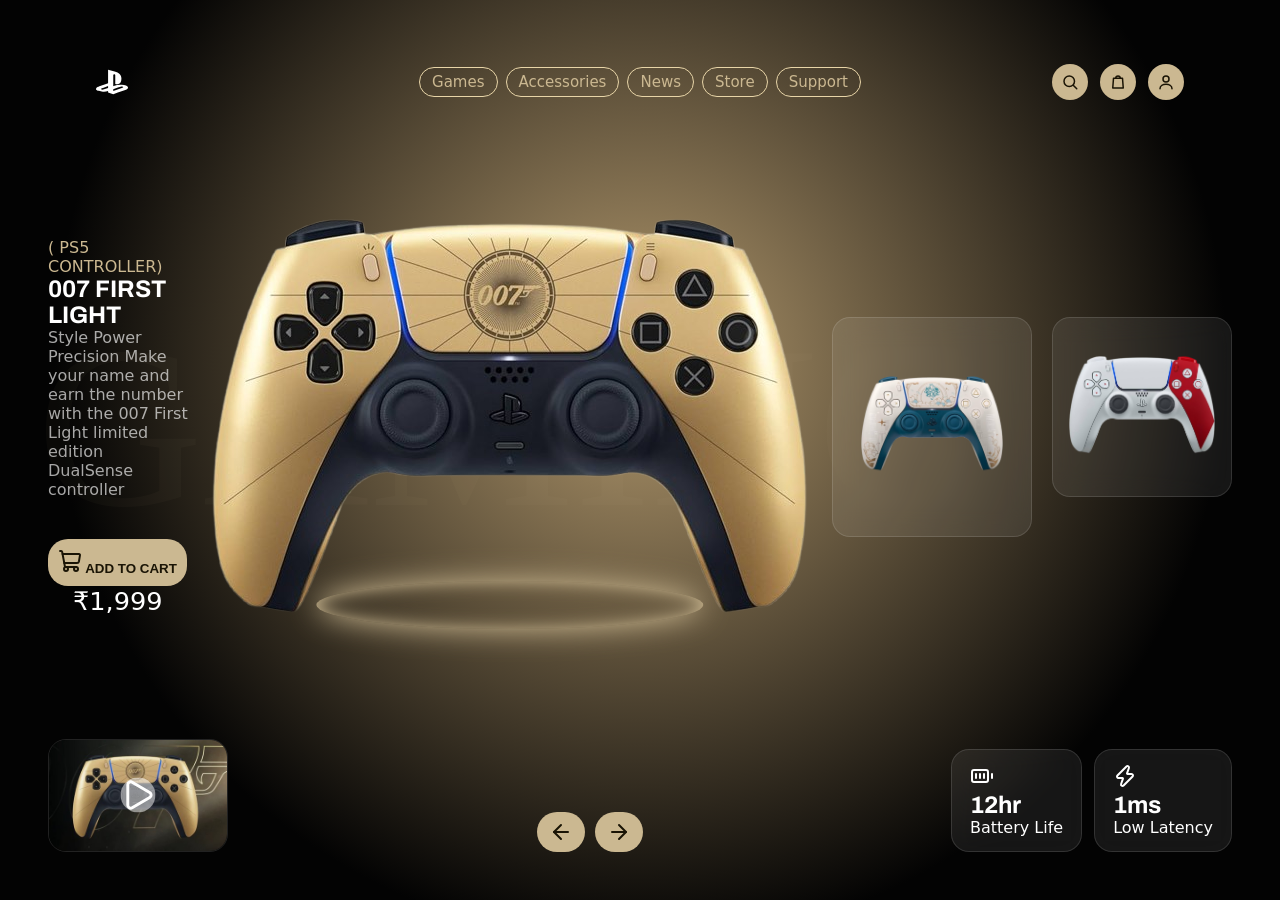
==== index.html @ 3e910a52 "changed name to index" ====
<!doctype html>
<html lang="en">
  <head>
    <meta charset="UTF-8" />
    <meta name="viewport" content="width=device-width, initial-scale=1" />
    <title>PS5 Replicate</title>
    <link
      href="https://fonts.googleapis.com/css2?family=Archivo:ital,wght@0,100..900;1,100..900&family=Inter:ital,opsz,wght@0,14..32,100..900;1,14..32,100..900&family=Permanent+Marker&display=swap"
      rel="stylesheet"
    />
    <link rel="stylesheet" href="index.css" />
  </head>
  <body>
    <header class="navbar">
      <a class="logo" href="#" aria-label="PlayStation home">
        <img src="Assets/Svg/playstation-light.svg" alt="PlayStation" />
      </a>

      <nav class="nav-links" aria-label="Main">
        <a href="#">Games</a>
        <a href="#">Accessories</a>
        <a href="#">News</a>
        <a href="#">Store</a>
        <a href="#">Support</a>
      </nav>

      <div class="icon-bar">
        <button class="icon-btn" aria-label="Search">
          <svg
            viewBox="0 0 24 24"
            fill="none"
            stroke="currentColor"
            stroke-width="2"
            stroke-linecap="round"
            stroke-linejoin="round"
          >
            <circle cx="11" cy="11" r="7" />
            <line x1="21" y1="21" x2="16.65" y2="16.65" />
          </svg>
        </button>

        <button class="icon-btn" aria-label="Cart">
          <svg
            viewBox="0 0 24 24"
            fill="none"
            stroke="currentColor"
            stroke-width="2"
            stroke-linecap="round"
            stroke-linejoin="round"
          >
            <path d="M6 7h12l1 13H5L6 7z" />
            <path d="M9 7a3 3 0 0 1 6 0" />
          </svg>
        </button>

        <button class="icon-btn" aria-label="Account">
          <svg
            viewBox="0 0 24 24"
            fill="none"
            stroke="currentColor"
            stroke-width="2"
            stroke-linecap="round"
            stroke-linejoin="round"
          >
            <circle cx="12" cy="8" r="4" />
            <path d="M4 21c0-4 4-6 8-6s8 2 8 6" />
          </svg>
        </button>
      </div>
    </header>

    <main class="main">
      <section class="info">
        <p>( PS5 CONTROLLER)</p>
        <h1>007 FIRST</h1>
        <h1>LIGHT</h1>

        <p>
          Style Power Precision Make your name and earn the number with the 007
          First Light limited edition DualSense controller
        </p>

        <button class="add2cart">
          <svg
            xmlns="http://www.w3.org/2000/svg"
            width="24"
            height="24"
            viewBox="0 0 24 24"
            fill="none"
            stroke="currentColor"
            stroke-width="2"
            stroke-linecap="round"
            stroke-linejoin="round"
            class="lucide lucide-shopping-cart preview-icon"
          >
            <path
              d="m2.05 2.05 1.099-.028a1 1 0 0 1 1.008.815l2.69 14.347A1 1 0 0 0 7.83 18H18"
            />
            <path
              d="M4.563 5h16.435a1 1 0 0 1 .981 1.204l-1.026 6.226A2 2 0 0 1 18.962 14H6.25"
            />
            <circle cx="18" cy="20" r="2" />
            <circle cx="8" cy="20" r="2" />
          </svg>
          ADD TO CART
        </button>
        <span> ₹1,999 </span>
      </section>

      <section class="hero">
        <div id="gaming">GAMING</div>

        <img id="controller-img" src="Assets/007.png" alt="007" />

        <div id="glowing-ring"></div>
        <!-- glowing ring -->

        <div id="span-div">
          <span> </span>
          <span> </span>
          <span> </span>
        </div>
      </section>

      <section class="thumbs">
        <button id="genshin">
          <img id="genshin-img" src="Assets/genshin.png" alt="genshin" />
        </button>
        <button id="gow">
          <img id="gow-img" src="Assets/godofwar.png" alt="god of war" />
        </button>
      </section>
    </main>

    <footer class="footer">
      <a
        class="video-card"
        href="https://youtu.be/UShkCOZXMqI?si=XOsHxsqhhzwTGrVX"
        target="_blank"
        rel="noopener noreferrer"
      >
        <img
          class="video-thumb"
          src="Assets/thumb-007.jpg"
          alt="Watch the 007 First Light trailer"
        />
        <img class="play-icon" src="Assets/Svg/play.svg" alt="" />
      </a>

      <div class="footer-btn">
        <button>
          <svg
            xmlns="http://www.w3.org/2000/svg"
            width="24"
            height="24"
            viewBox="0 0 24 24"
            fill="none"
            stroke="currentColor"
            stroke-width="2"
            stroke-linecap="round"
            stroke-linejoin="round"
            class="lucide lucide-arrow-left preview-icon"
          >
            <path d="m12 19-7-7 7-7" />
            <path d="M19 12H5" />
          </svg>
        </button>
        <button>
          <svg
            xmlns="http://www.w3.org/2000/svg"
            width="24"
            height="24"
            viewBox="0 0 24 24"
            fill="none"
            stroke="currentColor"
            stroke-width="2"
            stroke-linecap="round"
            stroke-linejoin="round"
            class="lucide lucide-arrow-right preview-icon"
          >
            <path d="M5 12h14" />
            <path d="m12 5 7 7-7 7" />
          </svg>
        </button>
      </div>

      <div class="stats-card">
        <article>
          <p>
            <svg
              xmlns="http://www.w3.org/2000/svg"
              width="24"
              height="24"
              viewBox="0 0 24 24"
              fill="none"
              stroke="currentColor"
              stroke-width="2"
              stroke-linecap="round"
              stroke-linejoin="round"
              class="lucide lucide-battery-full preview-icon"
            >
              <path d="M10 10v4" />
              <path d="M14 10v4" />
              <path d="M22 14v-4" />
              <path d="M6 10v4" />
              <rect x="2" y="6" width="16" height="12" rx="2" />
            </svg>
          </p>
          <h1>12hr</h1>
          <p>Battery Life</p>
        </article>
        <article>
          <p>
            <svg
              xmlns="http://www.w3.org/2000/svg"
              width="24"
              height="24"
              viewBox="0 0 24 24"
              fill="none"
              stroke="currentColor"
              stroke-width="2"
              stroke-linecap="round"
              stroke-linejoin="round"
              class="lucide lucide-zap preview-icon"
            >
              <path
                d="M15.914 4a1.5 1.5 0 00-2.474-1.561l-9 9A1.5 1.5 0 005.5 14h4.002a.5.5 0 01.471.666L8.086 20a1.5 1.5 0 002.475 1.56l9-9A1.5 1.5 0 0018.5 10h-3.997a.5.5 0 01-.472-.667z"
              />
            </svg>
          </p>
          <h1>1ms</h1>
          <p>Low Latency</p>
        </article>
      </div>
    </footer>
  </body>
</html>
---- index.css ----
:root {
  /* Active theme (starts as 007) */
  --accent: #cbb891;
  --accent-dark: #907f57;
  --bg-edge: #030303;
  --bg-glow: #b49a6e;
  --bg-bottom: #2e281e;
  --on-accent: #1a1405; /* text on the accent button */

  /* Fixed colors */
  --text: #ffffff;
  --text-muted: rgba(255, 255, 255, 0.65);

  /* Glass cards */
  --glass-bg: rgba(255, 255, 255, 0.08);
  --glass-border: rgba(255, 255, 255, 0.12);
  --glass-blur: 12px;

  /* Fonts */
  --font-heading: "Archivo", sans-serif;
  --font-body: "Inter", sans-serif;
  --font-brush: "Permanent Marker", cursive;

  /* Sizes and spacing */
  --radius-card: 18px;
  --radius-pill: 999px;
  --gap: 24px;
  --page-padding: 48px;

  /* Motion */
  --transition-theme: 0.6s ease;
}
[data-theme="genshin"] {
  --accent: #9ddbfb;
  --accent-dark: #4a8fb5;
  --bg-edge: #121f3c;
  --bg-glow: #7ba0b5;
  --bg-bottom: #324460;
  --on-accent: #06202e;
}

[data-theme="gow"] {
  --accent: #f1f0f3;
  --accent-dark: #a8a6ad;
  --bg-edge: #130000;
  --bg-glow: #737275;
  --bg-bottom: #2e201f;
  --on-accent: #1a0a0a;
}

/* ---------- Reset ---------- */
*,
*::before,
*::after {
  box-sizing: border-box;
  margin: 0;
  padding: 0;
}

/* ---------- Page ---------- */
body {
  min-height: 100vh;
  font-family:
    system-ui,
    -apple-system,
    "Segoe UI",
    Roboto,
    sans-serif;
  color: var(--text);
  background: radial-gradient(
    circle at 50% 40%,
    var(--bg-glow),
    var(--bg-edge) 70%
  );
  display: flex;
  flex-direction: column;

  padding: var(--page-padding);
  overflow: hidden;
  background-repeat: no-repeat;
  background-attachment: fixed;
  background-color: var(--bg-edge);
  box-sizing: border-box;
}
html {
  height: 100%;
  overflow: hidden;
}

h1 {
  font-family: var(--font-heading);
}

.navbar {
  display: grid;
  grid-template-columns: 1fr auto 1fr;
  align-items: center;
  padding: 16px 48px;
}

.logo {
  justify-content: start;
}

.logo img {
  /* Logo size small */
  display: block;
  height: 32px;
}

.nav-links {
  /* links add krna */
  display: flex;
  gap: 8px;
}

.nav-links a {
  color: var(--accent);
  text-decoration: none;
  font-size: 15px;
  transition: opacity 0.2s;
  padding: 5px 12px;
  border: solid #e8d5a8 1px;
  border-radius: 15px;
}

.nav-links a:hover {
  opacity: 0.7;
}

.icon-bar {
  justify-self: end;
  display: flex;
  gap: 12px;
}

.icon-btn {
  width: 36px;
  height: 36px;
  border: none;
  border-radius: 50%;
  background-color: var(--accent);
  color: var(--on-accent);
  display: grid;
  place-items: center;
  cursor: pointer;
  transition:
    transform 0.2s,
    background 0.2s;
}

.icon-btn svg {
  width: 18px;
  height: 18px;
}

.icon-btn:hover {
  transform: scale(1.1);
  background: var(--accent-dark);
}

.icon-btn:focus-visible,
.nav-links a:focus-visible {
  outline: 2px solid var(--text);
  outline-offset: 3px;
}

.hero {
  /* hero placeholder */
  position: relative;
  display: flex;
  justify-content: center;
  align-items: center;
  min-height: 0;
}

.info p:nth-child(1) {
  color: var(--accent);
}

.info p:nth-of-type(2) {
  color: var(--text-muted);
}

.add2cart {
  margin-top: 40px;
  border: none;
  background-color: var(--accent);
  color: var(--on-accent);
  padding: 10px 10px;
  border-radius: 20px;
  font-weight: 700;

}

.info span {
  margin-left: 25px;
  font-size: 1.6em;
}

#gaming {
  color: var(--accent);
  opacity: 0.03;
  position: absolute;
  top: 50%;
  left: 50%;
  transform: translate(-50%, -50%);
  font-family: var(--font-brush);
  font-size: clamp(120px, 18vw, 320px);
  white-space: nowrap;
  pointer-events: none;
  z-index: 0;
}

#controller-img {
  z-index: 1;
  position: relative;
  max-height: 55vh;
}


#glowing-ring {
  position: absolute;
  left: 50%;
  transform: translateX(-50%);
  bottom: 2%;
  width: 65%;
  height: 48px;
  border: 1.5px solid var(--accent);
  border-radius: 50%;
  border: var(--accent);
  box-shadow: 0 0 30px var(--accent),inset 0 0 18px var(--accent) ;
  z-index: 0;
  pointer-events: none;
}

::after {
  width: 80%;
  height: 70%;
  border: 1px solid var(--accent);
  opacity: 0.6;
}

#span-div {
  color: var(--accent);
}

#genshin {
  background: var(--glass-bg);
  height: 220px;
  width: 200px;

}

#genshin-img {
  height: 100px;
  width: 150px;
  object-fit: contain;
}

#gow {
  background: var(--glass-bg);
  height: 180px;
  width: 180px;
}

#gow-img {
  height: 100px;
  width: 150px;
  object-fit: contain;
}

.thumbs {
  max-height: 100%;
  display: flex;
  gap: 20px;
}

#genshin,
#gow {
  border-radius: var(--radius-card);
  backdrop-filter: blur(var(--glass-blur));
  -webkit-backdrop-filter: blur(var(--glass-blur));
  border: 1px solid var(--glass-border);
  padding: 10px;
  
}

#genshin:hover,
#gow:hover {
  transform: translateY(-4px) ;
  transition: 0.2s;
}


.footer-btn {
  display: flex;
  gap: 10px;
  align-self: flex-end;
}

.footer-btn button {
  width: 48px;
  height: 40px;
  border-radius: var(--radius-pill);
  display: grid;
  place-items: center;
  cursor: pointer;
  transition:
    background 0.2s,
    transform 0.2s;
  border: none;
  background: var(--accent);
  color: var(--on-accent);
}

.footer-btn button:hover {
  background: var(--accent-dark);
  transform: scale(0.95);
}

#iframe-yt {
  background: var(--glass-border);
}

#article {
  background: var(--glass-bg);
}

#article h2 {
  color: var(--text);
}
#article p {
  color: var(--text-muted);
}

.main {
  display: grid;
  grid-template-columns: 1fr 2fr 1fr;
  align-items: center;
  gap: var(--gap);
  flex: 1;
  min-height: 0;
}

.footer {
  display: flex;
  justify-content: space-between;
}

.video-card {
  position: relative;
  display: block;
  width: 180px;
  border-radius: var(--radius-card);
  overflow: hidden;
  border: 1px solid var(--glass-border);
  align-self: flex-end;
  height: fit-content;
}

.video-thumb {
  width: 100%;
  height: auto;
  display: block;
}

.play-icon {
  position: absolute;
  top: 50%;
  left: 50%;
  width: 35px;
  background: rgba(0, 0, 0, 0.5);
  border-radius: 50%;
  filter: invert(1);
  transform: translate(-50%, -50%);
}

.stats-card {
  display: flex;
  gap: 12px;
  align-items: flex-end;
}

.stats-card article {
  background: var(--glass-bg);
  border: solid 1px var(--glass-border);
  border-radius: var(--radius-card);
  backdrop-filter: blur(var(--glass-blur));
  -webkit-backdrop-filter: blur(var(--glass-blur));
  padding: 14px 18px;
}








@media (max-width: 768px) {
  /* Mobile k liye */
  .navbar {
    grid-template-columns: auto 1fr;
    padding: 12px 20px;
    row-gap: 12px;
  }

  .nav-links {
    grid-column: 1 / -1;
    grid-row: 2;
    overflow-x: auto;
    gap: 20px;
    white-space: nowrap;
  }
}

@media (prefers-reduced-motion: reduce) {
  .icon-btn,
  .nav-links a {
    transition: none;
  }
}
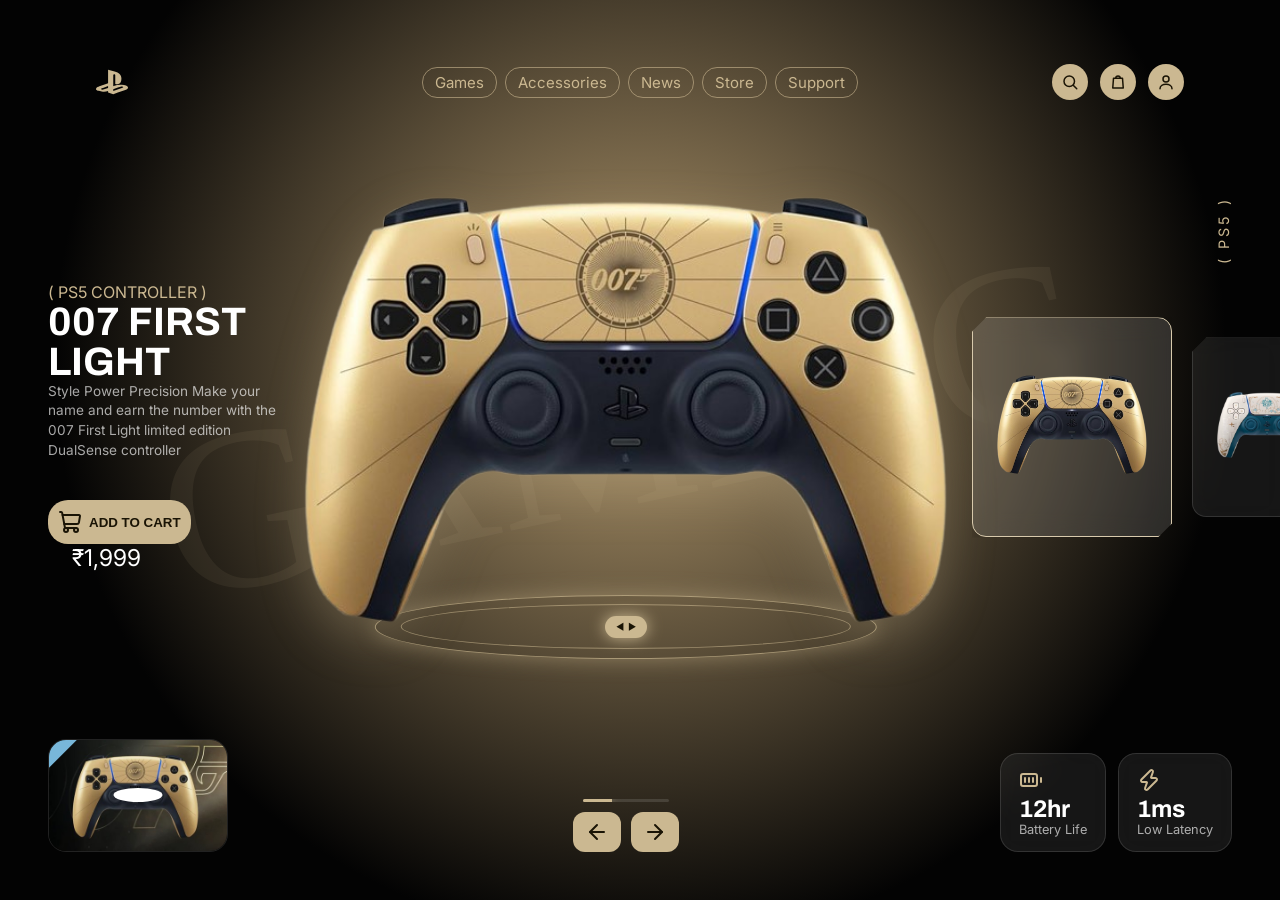
==== commit 17df0d1c: "Completed HTML,CSS work" ====
--- a/index.html
+++ b/index.html
@@ -1,237 +1,176 @@
 <!doctype html>
 <html lang="en">
-  <head>
-    <meta charset="UTF-8" />
-    <meta name="viewport" content="width=device-width, initial-scale=1" />
-    <title>PS5 Replicate</title>
-    <link
-      href="https://fonts.googleapis.com/css2?family=Archivo:ital,wght@0,100..900;1,100..900&family=Inter:ital,opsz,wght@0,14..32,100..900;1,14..32,100..900&family=Permanent+Marker&display=swap"
-      rel="stylesheet"
-    />
-    <link rel="stylesheet" href="index.css" />
-  </head>
-  <body>
-    <header class="navbar">
-      <a class="logo" href="#" aria-label="PlayStation home">
-        <img src="Assets/Svg/playstation-light.svg" alt="PlayStation" />
-      </a>
 
-      <nav class="nav-links" aria-label="Main">
-        <a href="#">Games</a>
-        <a href="#">Accessories</a>
-        <a href="#">News</a>
-        <a href="#">Store</a>
-        <a href="#">Support</a>
-      </nav>
+<head>
+  <meta charset="UTF-8" />
+  <meta name="viewport" content="width=device-width, initial-scale=1" />
+  <title>PS5 Replicate</title>
+  <link
+    href="https://fonts.googleapis.com/css2?family=Archivo:ital,wght@0,100..900;1,100..900&family=Inter:ital,opsz,wght@0,14..32,100..900;1,14..32,100..900&family=Permanent+Marker&display=swap"
+    rel="stylesheet" />
+  <link rel="stylesheet" href="index.css" />
+</head>
 
-      <div class="icon-bar">
-        <button class="icon-btn" aria-label="Search">
-          <svg
-            viewBox="0 0 24 24"
-            fill="none"
-            stroke="currentColor"
-            stroke-width="2"
-            stroke-linecap="round"
-            stroke-linejoin="round"
-          >
-            <circle cx="11" cy="11" r="7" />
-            <line x1="21" y1="21" x2="16.65" y2="16.65" />
+<body>
+  <header class="navbar">
+    <a class="logo" href="#" aria-label="PlayStation home">
+    <svg xmlns="http://www.w3.org/2000/svg" xml:space="preserve" viewBox="0 0 512 512"><path d="M511.4 341.8c-5.4-24.2-44-37.3-103.4-41.6-42.6-3-84.6 6.4-125.5 20.5l-6.4 2.3h-.1l.2-180.5c0-15.8 31.9-14.8 31.9 2.3v141.7c64.8 18.8 98-10.1 98.7-81.9.6-61.7-40.7-97-108.1-115.1l-105.4-28v214.8l-32.4 11h-.2L42.6 327.2c-.3 0-1 .3-1.7.3l70.9 22.6 81.5-29.2v30.2l-37.9 12.8-38.9 13.1c-25.2 8.7-46.6-11.7-23.5-20.1l18.8-6.7L41 327.7C19.2 335.1-1.3 350.9.1 373c1.3 22.5 52.7 27.9 92.3 34.2 36.9 6 70.4 2.7 100.9-8.1v24.5l82.6 26.9v-1.8l.7 1.8 72.2-25.2h-.1L468.5 383l1.3-.3c31.5-11.1 45-26.5 41.6-40.9m-120.8 17L276 398.1v-27.2l73.1-25.1.3.1 43-14.4c45-8.4 63.1 6.4 19.8 20.1l-21.2 7.3z" style="fill:currentColor"/></svg>
+    </a>
+
+    <nav class="nav-links" aria-label="Main">
+      <a href="#">Games</a>
+      <a href="#">Accessories</a>
+      <a href="#">News</a>
+      <a href="#">Store</a>
+      <a href="#">Support</a>
+    </nav>
+
+    <div class="icon-bar">
+      <button class="icon-btn" aria-label="Search">
+        <svg viewBox="0 0 24 24" fill="none" stroke="currentColor" stroke-width="2" stroke-linecap="round"
+          stroke-linejoin="round">
+          <circle cx="11" cy="11" r="7" />
+          <line x1="21" y1="21" x2="16.65" y2="16.65" />
+        </svg>
+      </button>
+
+      <button class="icon-btn" aria-label="Cart">
+        <svg viewBox="0 0 24 24" fill="none" stroke="currentColor" stroke-width="2" stroke-linecap="round"
+          stroke-linejoin="round">
+          <path d="M6 7h12l1 13H5L6 7z" />
+          <path d="M9 7a3 3 0 0 1 6 0" />
+        </svg>
+      </button>
+
+      <button class="icon-btn" aria-label="Account">
+        <svg viewBox="0 0 24 24" fill="none" stroke="currentColor" stroke-width="2" stroke-linecap="round"
+          stroke-linejoin="round">
+          <circle cx="12" cy="8" r="4" />
+          <path d="M4 21c0-4 4-6 8-6s8 2 8 6" />
+        </svg>
+      </button>
+    </div>
+  </header>
+
+  <main class="main">
+    <span class="vertical-label">( PS5 )</span>
+    <section class="info">
+      <p>( PS5 CONTROLLER )</p>
+      <h1>007 FIRST</h1>
+      <h1>LIGHT</h1>
+
+      <p>
+        Style Power Precision Make your name and earn the number with the 007
+        First Light limited edition DualSense controller
+      </p>
+
+      <button class="add2cart">
+        <svg xmlns="http://www.w3.org/2000/svg" width="24" height="24" viewBox="0 0 24 24" fill="none"
+          stroke="currentColor" stroke-width="2" stroke-linecap="round" stroke-linejoin="round"
+          class="lucide lucide-shopping-cart preview-icon">
+          <path d="m2.05 2.05 1.099-.028a1 1 0 0 1 1.008.815l2.69 14.347A1 1 0 0 0 7.83 18H18" />
+          <path d="M4.563 5h16.435a1 1 0 0 1 .981 1.204l-1.026 6.226A2 2 0 0 1 18.962 14H6.25" />
+          <circle cx="18" cy="20" r="2" />
+          <circle cx="8" cy="20" r="2" />
+        </svg>
+        ADD TO CART
+      </button>
+      <span id="price"> ₹1,999 </span>
+    </section>
+
+    <section class="hero">
+      <div id="gaming">GAMING</div>
+
+      <img id="controller-img" src="Assets/007.png" alt="007" />
+
+      <div id="ring-handle">
+        <span>◀</span>
+        <span>▶</span>
+      </div>
+      <div id="glowing-ring"></div>
+
+      <!-- glowing ring -->
+
+
+    </section>
+
+    <section class="thumbs">
+      <button class="thumb active" data-index="0">
+        <img src="Assets/007.png" alt="007 First Light" />
+      </button>
+      <button class="thumb" data-index="1">
+        <img src="Assets/genshin.png" alt="Genshin Impact" />
+      </button>
+      <button class="thumb" data-index="2">
+        <img src="Assets/godofwar.png" alt="God of War" />
+      </button>
+    </section>
+  </main>
+
+  <footer class="footer">
+    <a class="video-card" href="https://youtu.be/UShkCOZXMqI?si=XOsHxsqhhzwTGrVX" target="_blank"
+      rel="noopener noreferrer">
+      <img class="video-thumb" src="Assets/thumb-007.jpg" alt="Watch the 007 First Light trailer" />
+      <img  class="play-icon" src="Assets/Svg/play.Svg" alt="" />
+    </a>
+
+    <div class="footer-btn">
+   <div class="footer-controls">
+  <div class="progress"><span class="progress-fill"></span></div>
+
+  <div class="footer-btn">
+    <button id="prev">
+      <svg xmlns="http://www.w3.org/2000/svg" width="24" height="24" viewBox="0 0 24 24" fill="none"
+        stroke="currentColor" stroke-width="2" stroke-linecap="round" stroke-linejoin="round">
+        <path d="m12 19-7-7 7-7" />
+        <path d="M19 12H5" />
+      </svg>
+    </button>
+    <button id="next">
+      <svg xmlns="http://www.w3.org/2000/svg" width="24" height="24" viewBox="0 0 24 24" fill="none"
+        stroke="currentColor" stroke-width="2" stroke-linecap="round" stroke-linejoin="round">
+        <path d="M5 12h14" />
+        <path d="m12 5 7 7-7 7" />
+      </svg>
+    </button>
+  </div>
+</div>
+   
+    </div>
+
+    <div class="stats-card">
+      <article>
+        <p>
+          <svg xmlns="http://www.w3.org/2000/svg" width="24" height="24" viewBox="0 0 24 24" fill="none"
+            stroke="currentColor" stroke-width="2" stroke-linecap="round" stroke-linejoin="round"
+            class="lucide lucide-battery-full preview-icon">
+            <path d="M10 10v4" />
+            <path d="M14 10v4" />
+            <path d="M22 14v-4" />
+            <path d="M6 10v4" />
+            <rect x="2" y="6" width="16" height="12" rx="2" />
           </svg>
-        </button>
+        </p>
+        <h1 id="stat1-value">12hr</h1>
+        <p id="stat1-label">Battery Life</p>
+      </article>
+      <article>
+        <p>
+          <svg xmlns="http://www.w3.org/2000/svg" width="24" height="24" viewBox="0 0 24 24" fill="none"
+            stroke="currentColor" stroke-width="2" stroke-linecap="round" stroke-linejoin="round"
+            class="lucide lucide-zap preview-icon">
+            <path
+              d="M15.914 4a1.5 1.5 0 00-2.474-1.561l-9 9A1.5 1.5 0 005.5 14h4.002a.5.5 0 01.471.666L8.086 20a1.5 1.5 0 002.475 1.56l9-9A1.5 1.5 0 0018.5 10h-3.997a.5.5 0 01-.472-.667z" />
+          </svg>
+        </p>
+        <h1 id="stat2-value">1ms</h1>
+        <p id="stat2-label">Low Latency</p>
+      </article>
+    </div>
+  </footer>
 
-        <button class="icon-btn" aria-label="Cart">
-          <svg
-            viewBox="0 0 24 24"
-            fill="none"
-            stroke="currentColor"
-            stroke-width="2"
-            stroke-linecap="round"
-            stroke-linejoin="round"
-          >
-            <path d="M6 7h12l1 13H5L6 7z" />
-            <path d="M9 7a3 3 0 0 1 6 0" />
-          </svg>
-        </button>
+  
+<script src="script.js"></script>
+</body>
 
-        <button class="icon-btn" aria-label="Account">
-          <svg
-            viewBox="0 0 24 24"
-            fill="none"
-            stroke="currentColor"
-            stroke-width="2"
-            stroke-linecap="round"
-            stroke-linejoin="round"
-          >
-            <circle cx="12" cy="8" r="4" />
-            <path d="M4 21c0-4 4-6 8-6s8 2 8 6" />
-          </svg>
-        </button>
-      </div>
-    </header>
-
-    <main class="main">
-      <section class="info">
-        <p>( PS5 CONTROLLER)</p>
-        <h1>007 FIRST</h1>
-        <h1>LIGHT</h1>
-
-        <p>
-          Style Power Precision Make your name and earn the number with the 007
-          First Light limited edition DualSense controller
-        </p>
-
-        <button class="add2cart">
-          <svg
-            xmlns="http://www.w3.org/2000/svg"
-            width="24"
-            height="24"
-            viewBox="0 0 24 24"
-            fill="none"
-            stroke="currentColor"
-            stroke-width="2"
-            stroke-linecap="round"
-            stroke-linejoin="round"
-            class="lucide lucide-shopping-cart preview-icon"
-          >
-            <path
-              d="m2.05 2.05 1.099-.028a1 1 0 0 1 1.008.815l2.69 14.347A1 1 0 0 0 7.83 18H18"
-            />
-            <path
-              d="M4.563 5h16.435a1 1 0 0 1 .981 1.204l-1.026 6.226A2 2 0 0 1 18.962 14H6.25"
-            />
-            <circle cx="18" cy="20" r="2" />
-            <circle cx="8" cy="20" r="2" />
-          </svg>
-          ADD TO CART
-        </button>
-        <span> ₹1,999 </span>
-      </section>
-
-      <section class="hero">
-        <div id="gaming">GAMING</div>
-
-        <img id="controller-img" src="Assets/007.png" alt="007" />
-
-        <div id="glowing-ring"></div>
-        <!-- glowing ring -->
-
-        <div id="span-div">
-          <span> </span>
-          <span> </span>
-          <span> </span>
-        </div>
-      </section>
-
-      <section class="thumbs">
-        <button id="genshin">
-          <img id="genshin-img" src="Assets/genshin.png" alt="genshin" />
-        </button>
-        <button id="gow">
-          <img id="gow-img" src="Assets/godofwar.png" alt="god of war" />
-        </button>
-      </section>
-    </main>
-
-    <footer class="footer">
-      <a
-        class="video-card"
-        href="https://youtu.be/UShkCOZXMqI?si=XOsHxsqhhzwTGrVX"
-        target="_blank"
-        rel="noopener noreferrer"
-      >
-        <img
-          class="video-thumb"
-          src="Assets/thumb-007.jpg"
-          alt="Watch the 007 First Light trailer"
-        />
-        <img class="play-icon" src="Assets/Svg/play.svg" alt="" />
-      </a>
-
-      <div class="footer-btn">
-        <button>
-          <svg
-            xmlns="http://www.w3.org/2000/svg"
-            width="24"
-            height="24"
-            viewBox="0 0 24 24"
-            fill="none"
-            stroke="currentColor"
-            stroke-width="2"
-            stroke-linecap="round"
-            stroke-linejoin="round"
-            class="lucide lucide-arrow-left preview-icon"
-          >
-            <path d="m12 19-7-7 7-7" />
-            <path d="M19 12H5" />
-          </svg>
-        </button>
-        <button>
-          <svg
-            xmlns="http://www.w3.org/2000/svg"
-            width="24"
-            height="24"
-            viewBox="0 0 24 24"
-            fill="none"
-            stroke="currentColor"
-            stroke-width="2"
-            stroke-linecap="round"
-            stroke-linejoin="round"
-            class="lucide lucide-arrow-right preview-icon"
-          >
-            <path d="M5 12h14" />
-            <path d="m12 5 7 7-7 7" />
-          </svg>
-        </button>
-      </div>
-
-      <div class="stats-card">
-        <article>
-          <p>
-            <svg
-              xmlns="http://www.w3.org/2000/svg"
-              width="24"
-              height="24"
-              viewBox="0 0 24 24"
-              fill="none"
-              stroke="currentColor"
-              stroke-width="2"
-              stroke-linecap="round"
-              stroke-linejoin="round"
-              class="lucide lucide-battery-full preview-icon"
-            >
-              <path d="M10 10v4" />
-              <path d="M14 10v4" />
-              <path d="M22 14v-4" />
-              <path d="M6 10v4" />
-              <rect x="2" y="6" width="16" height="12" rx="2" />
-            </svg>
-          </p>
-          <h1>12hr</h1>
-          <p>Battery Life</p>
-        </article>
-        <article>
-          <p>
-            <svg
-              xmlns="http://www.w3.org/2000/svg"
-              width="24"
-              height="24"
-              viewBox="0 0 24 24"
-              fill="none"
-              stroke="currentColor"
-              stroke-width="2"
-              stroke-linecap="round"
-              stroke-linejoin="round"
-              class="lucide lucide-zap preview-icon"
-            >
-              <path
-                d="M15.914 4a1.5 1.5 0 00-2.474-1.561l-9 9A1.5 1.5 0 005.5 14h4.002a.5.5 0 01.471.666L8.086 20a1.5 1.5 0 002.475 1.56l9-9A1.5 1.5 0 0018.5 10h-3.997a.5.5 0 01-.472-.667z"
-              />
-            </svg>
-          </p>
-          <h1>1ms</h1>
-          <p>Low Latency</p>
-        </article>
-      </div>
-    </footer>
-  </body>
-</html>
+</html>
--- a/index.css
+++ b/index.css
@@ -5,7 +5,8 @@
   --bg-edge: #030303;
   --bg-glow: #b49a6e;
   --bg-bottom: #2e281e;
-  --on-accent: #1a1405; /* text on the accent button */
+  --on-accent: #1a1405;
+  /* text on the accent button */
 
   /* Fixed colors */
   --text: #ffffff;
@@ -30,6 +31,7 @@
   /* Motion */
   --transition-theme: 0.6s ease;
 }
+
 [data-theme="genshin"] {
   --accent: #9ddbfb;
   --accent-dark: #4a8fb5;
@@ -60,18 +62,11 @@
 /* ---------- Page ---------- */
 body {
   min-height: 100vh;
-  font-family:
-    system-ui,
-    -apple-system,
-    "Segoe UI",
-    Roboto,
-    sans-serif;
+  font-family: var(--font-body);
   color: var(--text);
-  background: radial-gradient(
-    circle at 50% 40%,
-    var(--bg-glow),
-    var(--bg-edge) 70%
-  );
+  background: radial-gradient(circle at 50% 40%,
+      var(--bg-glow),
+      var(--bg-edge) 70%);
   display: flex;
   flex-direction: column;
 
@@ -82,6 +77,7 @@
   background-color: var(--bg-edge);
   box-sizing: border-box;
 }
+
 html {
   height: 100%;
   overflow: hidden;
@@ -100,13 +96,16 @@
 
 .logo {
   justify-content: start;
-}
-
-.logo img {
-  /* Logo size small */
+  color: var(--accent);
+}
+
+.logo svg {
   display: block;
   height: 32px;
-}
+  width: auto;
+}
+
+
 
 .nav-links {
   /* links add krna */
@@ -120,7 +119,7 @@
   font-size: 15px;
   transition: opacity 0.2s;
   padding: 5px 12px;
-  border: solid #e8d5a8 1px;
+  border: 1px solid color-mix(in srgb, var(--accent) 60%, transparent);
   border-radius: 15px;
 }
 
@@ -180,6 +179,8 @@
 
 .info p:nth-of-type(2) {
   color: var(--text-muted);
+  font-size: 0.85rem;
+  max-width: none;
 }
 
 .add2cart {
@@ -190,21 +191,47 @@
   padding: 10px 10px;
   border-radius: 20px;
   font-weight: 700;
-
-}
-
-.info span {
-  margin-left: 25px;
-  font-size: 1.6em;
-}
+}
+
+#ring-handle {
+  position: absolute;
+  left: 50%;
+  bottom: calc(2% + 24px);
+  transform: translate(-50%, 50%);
+  z-index: 2;
+  width: 42px;
+  height: 22px;
+  display: flex;
+  align-items: center;
+  justify-content: center;
+  gap: 4px;
+  border-radius: 999px;
+  background: var(--accent);
+  color: var(--on-accent);
+  font-size: 9px;
+  box-shadow: 0 0 16px var(--accent);
+  bottom: calc(var(--ring-bottom) + var(--ring-h) / 2);
+}
+
+#ring-handle span {
+  position: static;
+  transform: none;
+}
+
+.info h1 {
+  font-size: clamp(2.5rem, 5vw, 4.5rem);
+  line-height: 1;
+}
+
+
 
 #gaming {
   color: var(--accent);
-  opacity: 0.03;
+  opacity: 0.075;
   position: absolute;
   top: 50%;
   left: 50%;
-  transform: translate(-50%, -50%);
+  transform: translate(-50%, -50%) rotate(-12deg);
   font-family: var(--font-brush);
   font-size: clamp(120px, 18vw, 320px);
   white-space: nowrap;
@@ -219,77 +246,39 @@
 }
 
 
-#glowing-ring {
-  position: absolute;
-  left: 50%;
-  transform: translateX(-50%);
-  bottom: 2%;
-  width: 65%;
-  height: 48px;
-  border: 1.5px solid var(--accent);
-  border-radius: 50%;
-  border: var(--accent);
-  box-shadow: 0 0 30px var(--accent),inset 0 0 18px var(--accent) ;
-  z-index: 0;
-  pointer-events: none;
-}
-
-::after {
-  width: 80%;
-  height: 70%;
-  border: 1px solid var(--accent);
-  opacity: 0.6;
-}
 
 #span-div {
   color: var(--accent);
 }
 
-#genshin {
-  background: var(--glass-bg);
-  height: 220px;
-  width: 200px;
-
-}
-
-#genshin-img {
-  height: 100px;
-  width: 150px;
-  object-fit: contain;
-}
-
-#gow {
-  background: var(--glass-bg);
-  height: 180px;
-  width: 180px;
-}
-
-#gow-img {
-  height: 100px;
-  width: 150px;
-  object-fit: contain;
-}
+
 
 .thumbs {
   max-height: 100%;
   display: flex;
   gap: 20px;
-}
-
-#genshin,
-#gow {
-  border-radius: var(--radius-card);
-  backdrop-filter: blur(var(--glass-blur));
-  -webkit-backdrop-filter: blur(var(--glass-blur));
-  border: 1px solid var(--glass-border);
-  padding: 10px;
-  
-}
-
-#genshin:hover,
-#gow:hover {
-  transform: translateY(-4px) ;
-  transition: 0.2s;
+  overflow: hidden;
+  align-items: center;
+  margin-right: calc(var(--page-padding) * -1);
+  overflow: hidden;
+  min-width: 0;
+  padding: 12px 0;
+}
+
+.thumb {
+  flex: 0 0 150px;
+  height: 180px;
+  padding: 24px;
+}
+
+.thumb.active {
+  flex-basis: 200px;
+  height: 220px;
+}
+
+
+.vertical-label {
+  transform: rotate(180deg);
 }
 
 
@@ -297,12 +286,13 @@
   display: flex;
   gap: 10px;
   align-self: flex-end;
+    align-self: auto;
 }
 
 .footer-btn button {
   width: 48px;
   height: 40px;
-  border-radius: var(--radius-pill);
+  border-radius: 12px;
   display: grid;
   place-items: center;
   cursor: pointer;
@@ -314,14 +304,16 @@
   color: var(--on-accent);
 }
 
+.footer > :nth-child(2) {
+  justify-self: center;
+}
+
 .footer-btn button:hover {
   background: var(--accent-dark);
   transform: scale(0.95);
 }
 
-#iframe-yt {
-  background: var(--glass-border);
-}
+
 
 #article {
   background: var(--glass-bg);
@@ -330,13 +322,16 @@
 #article h2 {
   color: var(--text);
 }
+
 #article p {
   color: var(--text-muted);
 }
 
 .main {
+  position: relative;
   display: grid;
-  grid-template-columns: 1fr 2fr 1fr;
+  grid-template-columns: minmax(230px, 0.9fr) minmax(0, 2.5fr) minmax(260px,
+      1fr);
   align-items: center;
   gap: var(--gap);
   flex: 1;
@@ -372,7 +367,7 @@
   width: 35px;
   background: rgba(0, 0, 0, 0.5);
   border-radius: 50%;
-  filter: invert(1);
+
   transform: translate(-50%, -50%);
 }
 
@@ -391,14 +386,14 @@
   padding: 14px 18px;
 }
 
-
-
-
-
-
+.stats-card article p:last-child {
+  color: var(--text-muted);
+  font-size: 0.8rem;
+}
 
 
 @media (max-width: 768px) {
+
   /* Mobile k liye */
   .navbar {
     grid-template-columns: auto 1fr;
@@ -416,8 +411,344 @@
 }
 
 @media (prefers-reduced-motion: reduce) {
+
   .icon-btn,
   .nav-links a {
     transition: none;
   }
 }
+
+/* Static showcase details matching the reference preview */
+.info {
+  position: relative;
+  z-index: 2;
+}
+
+.info h1 {
+  font-size: clamp(2.2rem, 3.1vw, 3.5rem);
+}
+
+.info p:nth-of-type(2) {
+  max-width: 29rem;
+  line-height: 1.45;
+}
+
+#price {
+  margin-left: 24px;
+  font-size: 1.45rem;
+  white-space: nowrap;
+}
+
+.add2cart {
+  display: inline-flex;
+  align-items: center;
+  gap: 7px;
+  cursor: pointer;
+}
+
+
+#controller-img {
+  width: min(100%, 760px);
+  max-height: 58vh;
+  object-fit: contain;
+  filter: drop-shadow(0 18px 24px color-mix(in srgb, var(--accent) 25%, transparent));
+  margin-bottom: 10px;
+}
+
+.hero {
+  min-width: 0;
+  --ring-h: 64px;
+  --ring-bottom: 0px;
+
+}
+
+#glowing-ring {
+  position: absolute;
+  left: 50%;
+  transform: translateX(-50%);
+  bottom: 2%;
+  width: 78%;
+  height: var(--ring-h);
+  bottom: var(--ring-bottom);
+  border: 1px solid var(--accent);
+  border-color: color-mix(in srgb, var(--accent) 70%, transparent);
+  border-radius: 50%;
+
+box-shadow: 0 0 22px color-mix(in srgb, var(--accent) 45%, transparent);
+  z-index: 0;
+  pointer-events: none;
+}
+
+#glowing-ring::after {
+ content: "";
+  position: absolute;
+  inset: 14%  5%;
+  border: 1px solid var(--accent);
+  border-radius: 50%;
+  opacity: 0.58;
+}
+
+
+
+
+.vertical-label {
+  position: absolute;
+  right: 0;
+  top: 13%;
+  writing-mode: vertical-rl;
+  letter-spacing: 0.22em;
+  color: var(--accent);
+  font-size: 0.9rem;
+}
+
+
+.thumb {
+  flex: 0 0 150px;
+  height: 180px;
+  padding: 24px;
+  display: grid;
+  place-items: center;
+
+  overflow: hidden;
+  cursor: pointer;
+  background: var(--glass-bg);
+  border: 1px solid var(--glass-border);
+  border-radius: 14px;
+  clip-path: polygon(14px 0,
+      100% 0,
+      100% calc(100% - 14px),
+      calc(100% - 14px) 100%,
+      0 100%,
+      0 14px);
+  backdrop-filter: blur(var(--glass-blur));
+  transition:
+    transform 0.2s,
+    background 0.2s,
+    border-color 0.2s;
+}
+
+.thumb.active {
+  background: rgba(255, 255, 255, 0.13);
+  border-color: color-mix(in srgb, var(--accent), white 25%);
+  box-shadow: 0 12px 35px rgba(0, 0, 0, 0.18);
+  flex-basis: 200px;
+  height: 220px;
+}
+
+.thumb:hover {
+  transform: translateY(-4px);
+}
+
+.thumb img {
+  display: block;
+  width: 100%;
+  height: 100%;
+  object-fit: contain;
+}
+
+.footer-controls {
+  align-self: flex-end;
+  display: flex;
+  flex-direction: column;
+  align-items: center;
+  gap: 10px;
+}
+
+
+
+.progress {
+  width: 86px;
+  height: 3px;
+  background: var(--glass-border);
+  border-radius: 2px;
+  overflow: hidden;
+}
+
+.progress-fill {
+  display: block;
+  width: 33.333%;
+  height: 100%;
+  background: var(--accent);
+  box-shadow: 0 0 10px var(--accent);
+}
+
+.video-card::before {
+  content: "";
+  position: absolute;
+  z-index: 2;
+  left: 0;
+  top: 0;
+  width: 28px;
+  height: 28px;
+  background: #78b7da;
+  clip-path: polygon(0 0, 100% 0, 0 100%);
+}
+
+.play-icon {
+  background: #fff;
+  padding: 7px;
+  box-sizing: content-box;
+}
+
+.stats-card article p:first-child {
+  color: var(--accent);
+}
+
+@media (min-width: 1101px) {
+  .footer {
+    display: grid;
+    grid-template-columns: minmax(230px, 0.9fr) minmax(0, 2.5fr) minmax(260px, 1fr);
+    gap: var(--gap);
+    align-items: end;
+  }
+
+  .footer-controls {
+    justify-self: center;
+  }
+
+  .stats-card {
+    justify-self: end;
+  }
+}
+
+@media (max-width: 1100px) {
+  :root {
+    --page-padding: 28px ;
+    --gap: 16px;
+  }
+
+  .main {
+    grid-template-columns: minmax(200px, 0.9fr) minmax(0, 2fr);
+  }
+
+  .thumbs {
+    grid-column: 2;
+    grid-row: 2;
+  }
+
+  .hero {
+    grid-column: 2;
+    grid-row: 1;
+  }
+
+  .info {
+    grid-column: 1;
+    grid-row: 1 / span 2;
+  }
+
+  .thumb {
+    flex-basis: 170px;
+    height: 170px;
+  }
+}
+
+@media (max-width: 700px) {
+  html {
+    overflow: auto;
+  }
+
+  body {
+    min-height: 100svh;
+    overflow-x: hidden;
+    overflow-y: auto;
+    padding: 16px;
+  }
+
+  .navbar {
+    padding: 8px 4px 20px;
+    grid-template-columns: auto 1fr;
+    gap: 12px;
+  }
+
+  .nav-links {
+    grid-column: 1 / -1;
+    grid-row: 2;
+    justify-content: center;
+    flex-wrap: wrap;
+  }
+
+  .icon-bar {
+    grid-column: 2;
+    grid-row: 1;
+  }
+
+  .main {
+    flex: initial;
+    grid-template-columns: 1fr;
+    gap: 18px;
+    padding: 12px 0 20px;
+  }
+
+  .hero {
+    grid-column: 1;
+    grid-row: 1;
+    min-height: 38vh;
+  }
+
+  #controller-img {
+    max-height: 38vh;
+  }
+
+  #glowing-ring {
+    width: 68%;
+  }
+
+  .info {
+    grid-column: 1;
+    grid-row: 2;
+  }
+
+  .info h1 {
+    display: inline;
+    font-size: clamp(2rem, 10vw, 3rem);
+  }
+
+  .info h1+h1 {
+    margin-left: 8px;
+  }
+
+  .info p:nth-of-type(2) {
+    max-width: 100%;
+  }
+
+  .thumbs {
+    grid-column: 1;
+    grid-row: 3;
+  }
+
+  .thumb {
+    flex-basis: 31%;
+    height: 120px;
+  }
+
+  .vertical-label {
+    right: 2px;
+    top: 20%;
+  }
+
+  .footer {
+    gap: 12px;
+    align-items: flex-end;
+    flex-wrap: wrap;
+  }
+
+  .video-card {
+    width: 125px;
+  }
+
+  .stats-card {
+    gap: 7px;
+  }
+
+  .stats-card article {
+    padding: 9px;
+  }
+
+  .stats-card article h1 {
+    font-size: 1.2rem;
+  }
+
+  .footer-controls {
+    margin-left: auto;
+  }
+}
